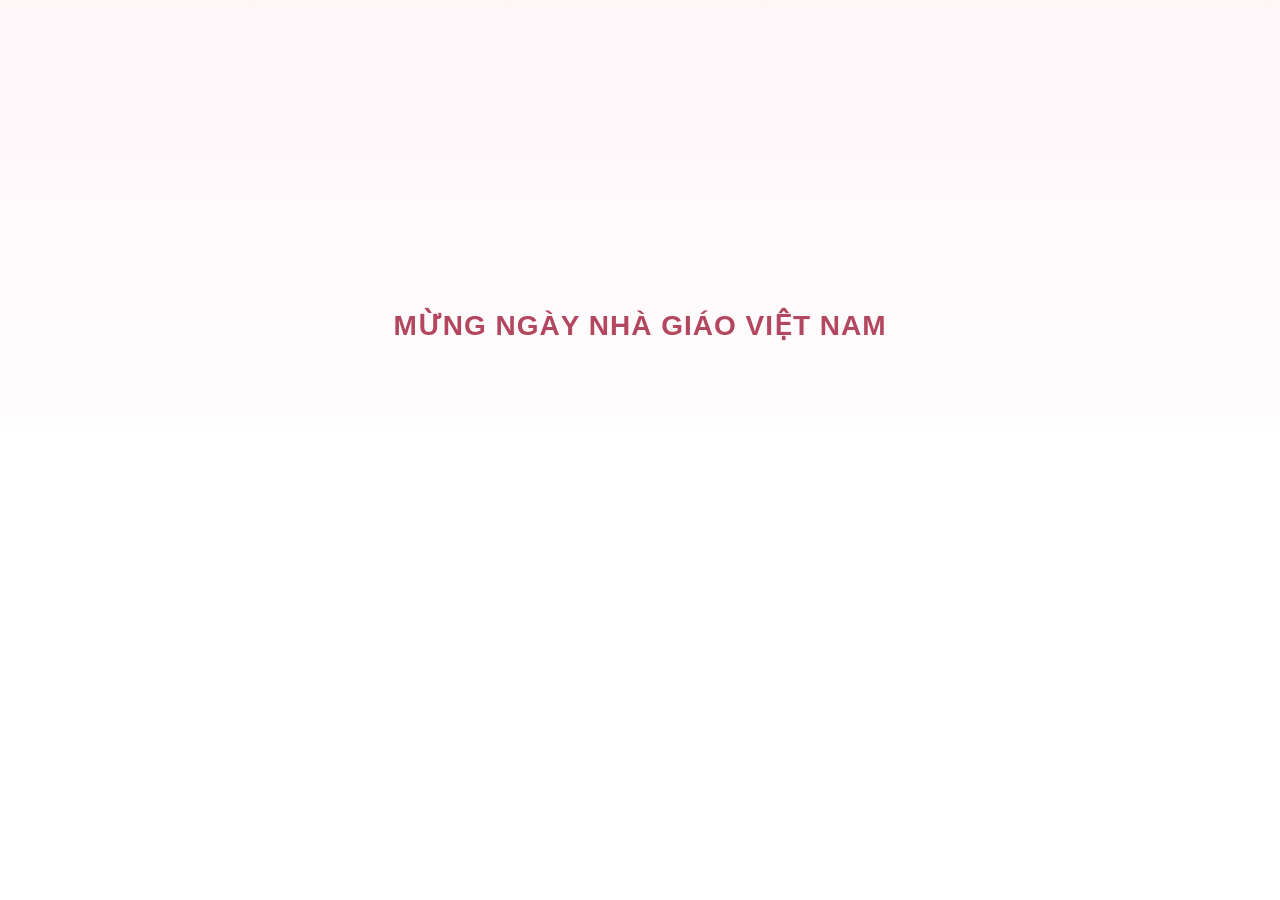
==== index.html @ 909fa2c4 "Create index.html" ====
<!doctype html>
<html lang="vi">
<head>
  <meta charset="utf-8">
  <meta name="viewport" content="width=device-width, initial-scale=1">
  <title>Mừng Ngày Nhà Giáo Việt Nam</title>
  <style>
    * {margin:0;padding:0;box-sizing:border-box;}
    body {
      font-family: 'Segoe UI', sans-serif;
      background: linear-gradient(180deg, #fff6f8 0%, #fff 60%);
      display:flex; flex-direction:column;
      align-items:center; justify-content:center;
      min-height:100vh;
    }
    h1 {
      font-size:28px;
      color:#b3475f;
      text-align:center;
      margin-bottom:30px;
      letter-spacing:1px;
    }
    .envelope {
      width:320px; height:220px;
      background:url('https://cdn-icons-png.flaticon.com/512/1006/1006363.png') center/contain no-repeat;
      position:relative;
      cursor:pointer;
      transition:transform 0.6s ease;
    }
    .envelope.open {
      transform:translateY(-10px) scale(0.95);
      opacity:0.3;
    }
    .letter {
      width:300px; background:#fff;
      border-radius:10px;
      padding:20px;
      box-shadow:0 10px 30px rgba(0,0,0,0.1);
      position:absolute;
      top:60%;
      opacity:0;
      transform:translateY(40px);
      transition:opacity 0.8s ease, transform 0.8s ease;
      cursor:pointer;
    }
    .envelope.open + .letter {
      opacity:1;
      transform:translateY(-10px);
    }
    .letter .title {
      text-align:center;
      color:#b3475f;
      font-weight:bold;
      font-size:20px;
      margin-bottom:10px;
    }
    .letter .message {
      font-size:15px;
      color:#333;
      line-height:1.6;
    }
    .card-overlay {
      position:fixed;
      inset:0;
      background:rgba(0,0,0,0.4);
      display:flex;
      align-items:center;
      justify-content:center;
      opacity:0;
      pointer-events:none;
      transition:opacity .4s ease;
    }
    .card-overlay.show {
      opacity:1;
      pointer-events:auto;
    }
    .card {
      background:#fff;
      border-radius:12px;
      box-shadow:0 20px 50px rgba(0,0,0,0.2);
      width:600px; max-width:95vw;
      padding:30px;
      text-align:center;
      position:relative;
      overflow:hidden;
    }
    .card img {
      width:100%; border-radius:10px;
      margin-bottom:15px;
    }
    .card h2 {
      color:#b3475f;
      margin-bottom:10px;
    }
    .close-btn {
      position:absolute;
      top:10px; right:15px;
      background:none;
      border:none;
      font-size:22px;
      cursor:pointer;
      color:#b3475f;
    }
    /* Confetti */
    .confetti span {
      position:absolute;
      width:10px; height:14px;
      opacity:0;
      animation:fall 3s linear forwards;
    }
    @keyframes fall {
      0% {opacity:1; transform:translateY(-20px) rotate(0);}
      100% {opacity:1; transform:translateY(600px) rotate(540deg);}
    }
  </style>
</head>
<body>
  <h1>MỪNG NGÀY NHÀ GIÁO VIỆT NAM</h1>

  <div class="envelope" id="envelope"></div>
  <div class="letter" id="letter">
    <div class="title">Gửi đến Thầy/Cô kính mến</div>
    <div class="message">
      Xin chúc Thầy Cô thật nhiều sức khỏe, hạnh phúc, và luôn giữ mãi ngọn lửa nhiệt huyết trong sự nghiệp trồng người.  
      <br><br>Chúc mừng Ngày Nhà Giáo Việt Nam 20/11!
    </div>
  </div>

  <div class="card-overlay" id="overlay">
    <div class="card">
      <button class="close-btn" id="close">✕</button>
      <img src="https://i.imgur.com/1bVjbtJ.jpeg" alt="Thiệp chúc mừng">
      <h2>Chúc Mừng Ngày Nhà Giáo Việt Nam</h2>
      <p>Cảm ơn Thầy Cô đã dạy dỗ và nâng bước chúng em!  
      <br>Chúc Thầy Cô mãi mạnh khỏe, hạnh phúc và thành công.</p>
      <div class="confetti" id="confetti"></div>
    </div>
  </div>

  <script>
    const envelope = document.getElementById('envelope');
    const letter = document.getElementById('letter');
    const overlay = document.getElementById('overlay');
    const closeBtn = document.getElementById('close');
    const confettiContainer = document.getElementById('confetti');

    envelope.addEventListener('click', () => {
      envelope.classList.add('open');
    });

    letter.addEventListener('click', () => {
      overlay.classList.add('show');
      launchConfetti();
    });

    closeBtn.addEventListener('click', () => {
      overlay.classList.remove('show');
      confettiContainer.innerHTML = '';
    });

    overlay.addEventListener('click', (e) => {
      if (e.target === overlay) {
        overlay.classList.remove('show');
        confettiContainer.innerHTML = '';
      }
    });

    function launchConfetti() {
      confettiContainer.innerHTML = '';
      const colors = ['#ff6b6b','#ffd166','#6bffb3','#6bd4ff','#b98bff'];
      for (let i=0; i<40; i++) {
        const c = document.createElement('span');
        c.style.left = Math.random()*100 + '%';
        c.style.top = (Math.random()*-20) + '%';
        c.style.background = colors[Math.floor(Math.random()*colors.length)];
        c.style.animationDelay = (Math.random()*2)+'s';
        confettiContainer.appendChild(c);
      }
    }
  </script>
</body>
</html>
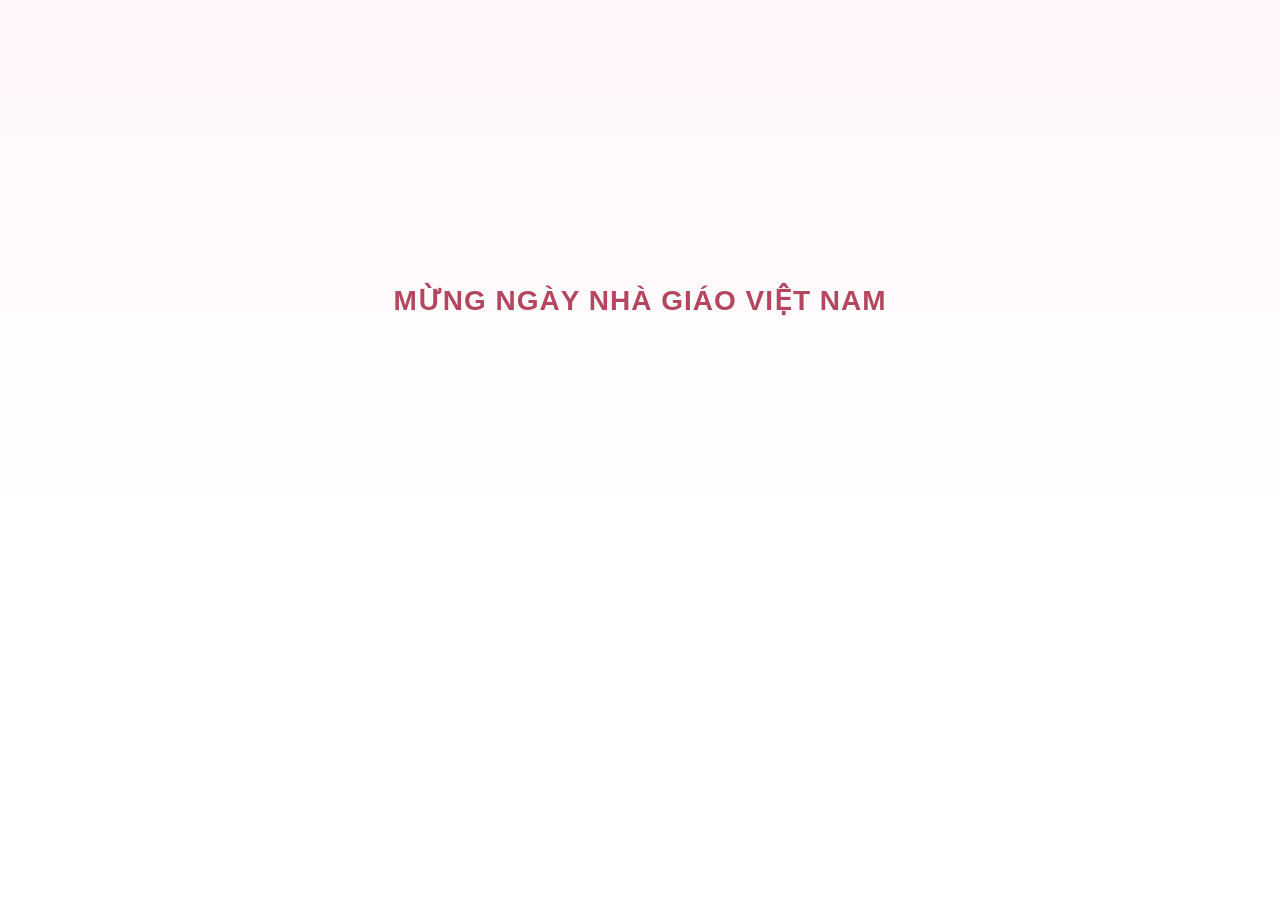
==== commit 5e4f5d4d: "Update index.html" ====
--- a/index.html
+++ b/index.html
@@ -21,9 +21,10 @@
       letter-spacing:1px;
     }
     .envelope {
-      width:320px; height:220px;
-      background:url('https://cdn-icons-png.flaticon.com/512/1006/1006363.png') center/contain no-repeat;
+      width:320px; height:320px;
+      background:url('https://png.pngtree.com/png-clipart/20230202/ourmid/pngtree-simple-love-envelopes-png-image_6583208.png') center/contain no-repeat;
       position:relative;
+      margin-top: -50px;
       cursor:pointer;
       transition:transform 0.6s ease;
     }
@@ -37,7 +38,7 @@
       padding:20px;
       box-shadow:0 10px 30px rgba(0,0,0,0.1);
       position:absolute;
-      top:60%;
+      top: 40%;
       opacity:0;
       transform:translateY(40px);
       transition:opacity 0.8s ease, transform 0.8s ease;
@@ -83,6 +84,7 @@
       text-align:center;
       position:relative;
       overflow:hidden;
+       transform: translateY(30px);
     }
     .card img {
       width:100%; border-radius:10px;
@@ -122,14 +124,14 @@
     <div class="title">Gửi đến Thầy/Cô kính mến</div>
     <div class="message">
       Xin chúc Thầy Cô thật nhiều sức khỏe, hạnh phúc, và luôn giữ mãi ngọn lửa nhiệt huyết trong sự nghiệp trồng người.  
-      <br><br>Chúc mừng Ngày Nhà Giáo Việt Nam 20/11!
+      <br >--------Bấm vào để xem bức thư-------
     </div>
   </div>
 
   <div class="card-overlay" id="overlay">
     <div class="card">
       <button class="close-btn" id="close">✕</button>
-      <img src="https://i.imgur.com/1bVjbtJ.jpeg" alt="Thiệp chúc mừng">
+      <img src="https://marketplace.canva.com/EAFNmUIGtTU/2/0/1600w/canva-m%C3%A0u-n%C3%A2u-m%E1%BB%99c-m%E1%BA%A1c-thi%E1%BB%87p-t%E1%BA%B7ng-th%E1%BA%A7y-c%C3%B4-m%E1%BB%ABng-ng%C3%A0y-nh%C3%A0-gi%C3%A1o-vi%E1%BB%87t-nam-20-11-8AYY7Z2dK84.jpg" alt="Thiệp chúc mừng">
       <h2>Chúc Mừng Ngày Nhà Giáo Việt Nam</h2>
       <p>Cảm ơn Thầy Cô đã dạy dỗ và nâng bước chúng em!  
       <br>Chúc Thầy Cô mãi mạnh khỏe, hạnh phúc và thành công.</p>
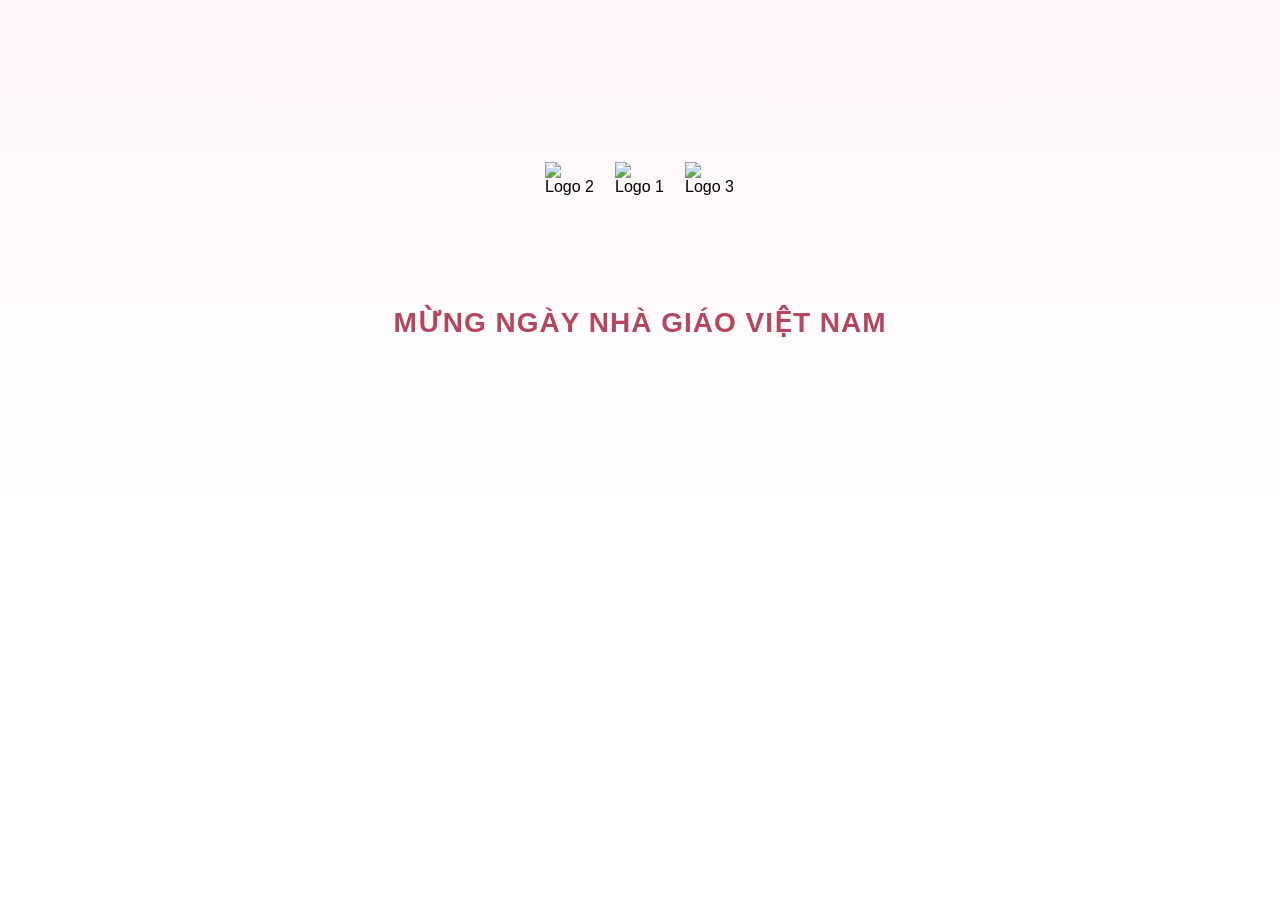
==== commit d23d6f05: "Update index.html" ====
--- a/index.html
+++ b/index.html
@@ -5,6 +5,25 @@
   <meta name="viewport" content="width=device-width, initial-scale=1">
   <title>Mừng Ngày Nhà Giáo Việt Nam</title>
   <style>
+    .logo-container {
+  display: flex;
+  justify-content: center; /* căn giữa theo chiều ngang */
+  align-items: center;      /* căn giữa theo chiều dọc */
+  gap: 20px;                /* khoảng cách giữa các logo */
+ margin-bottom: 110px;    /* tạo khoảng cách giữa logo và dòng chữ bên dưới */
+  margin-top: -100px;        /* cách phần tiêu đề phía dưới */
+}
+
+.logo-container img {
+  width: 50px;              /* chỉnh lại tùy kích thước logo */
+  height: auto;
+  transition: transform 0.3s ease;
+}
+
+.logo-container img:hover {
+  transform: scale(1.1);    /* phóng nhẹ khi di chuột */
+}
+
     * {margin:0;padding:0;box-sizing:border-box;}
     body {
       font-family: 'Segoe UI', sans-serif;
@@ -27,7 +46,16 @@
       margin-top: -50px;
       cursor:pointer;
       transition:transform 0.6s ease;
-    }
+      animation: up 3s linear infinite; 
+    }
+    @keyframes up {
+  0%, 100% {
+    transform: translateY(0);
+  }
+  50% {
+    transform: translateY(-10px);    /* 🔹 Dịch chuyển lên 30px rồi xuống lại */
+  }
+}
     .envelope.open {
       transform:translateY(-10px) scale(0.95);
       opacity:0.3;
@@ -84,7 +112,7 @@
       text-align:center;
       position:relative;
       overflow:hidden;
-       transform: translateY(30px);
+       transform: translateY(0px);
     }
     .card img {
       width:100%; border-radius:10px;
@@ -114,9 +142,16 @@
       0% {opacity:1; transform:translateY(-20px) rotate(0);}
       100% {opacity:1; transform:translateY(600px) rotate(540deg);}
     }
+
   </style>
 </head>
 <body>
+     <div class="logo-container">
+ <img src="https://upload.wikimedia.org/wikipedia/vi/thumb/0/09/Huy_Hi%E1%BB%87u_%C4%90o%C3%A0n.png/250px-Huy_Hi%E1%BB%87u_%C4%90o%C3%A0n.png" alt="Logo 2">
+  <img src="https://upload.wikimedia.org/wikipedia/vi/4/43/%C4%90%E1%BA%A1i_h%E1%BB%8Dc_%C4%90%E1%BB%93ng_Th%C3%A1p.png"alt="Logo 1">
+  <img src="https://upload.wikimedia.org/wikipedia/vi/thumb/d/dd/Huy_hi%E1%BB%87u_H%E1%BB%99i_SVVN.svg/500px-Huy_hi%E1%BB%87u_H%E1%BB%99i_SVVN.svg.png" alt="Logo 3">
+</div>
+
   <h1>MỪNG NGÀY NHÀ GIÁO VIỆT NAM</h1>
 
   <div class="envelope" id="envelope"></div>
@@ -138,7 +173,6 @@
       <div class="confetti" id="confetti"></div>
     </div>
   </div>
-
   <script>
     const envelope = document.getElementById('envelope');
     const letter = document.getElementById('letter');
@@ -178,6 +212,7 @@
         c.style.animationDelay = (Math.random()*2)+'s';
         confettiContainer.appendChild(c);
       }
+      
     }
   </script>
 </body>
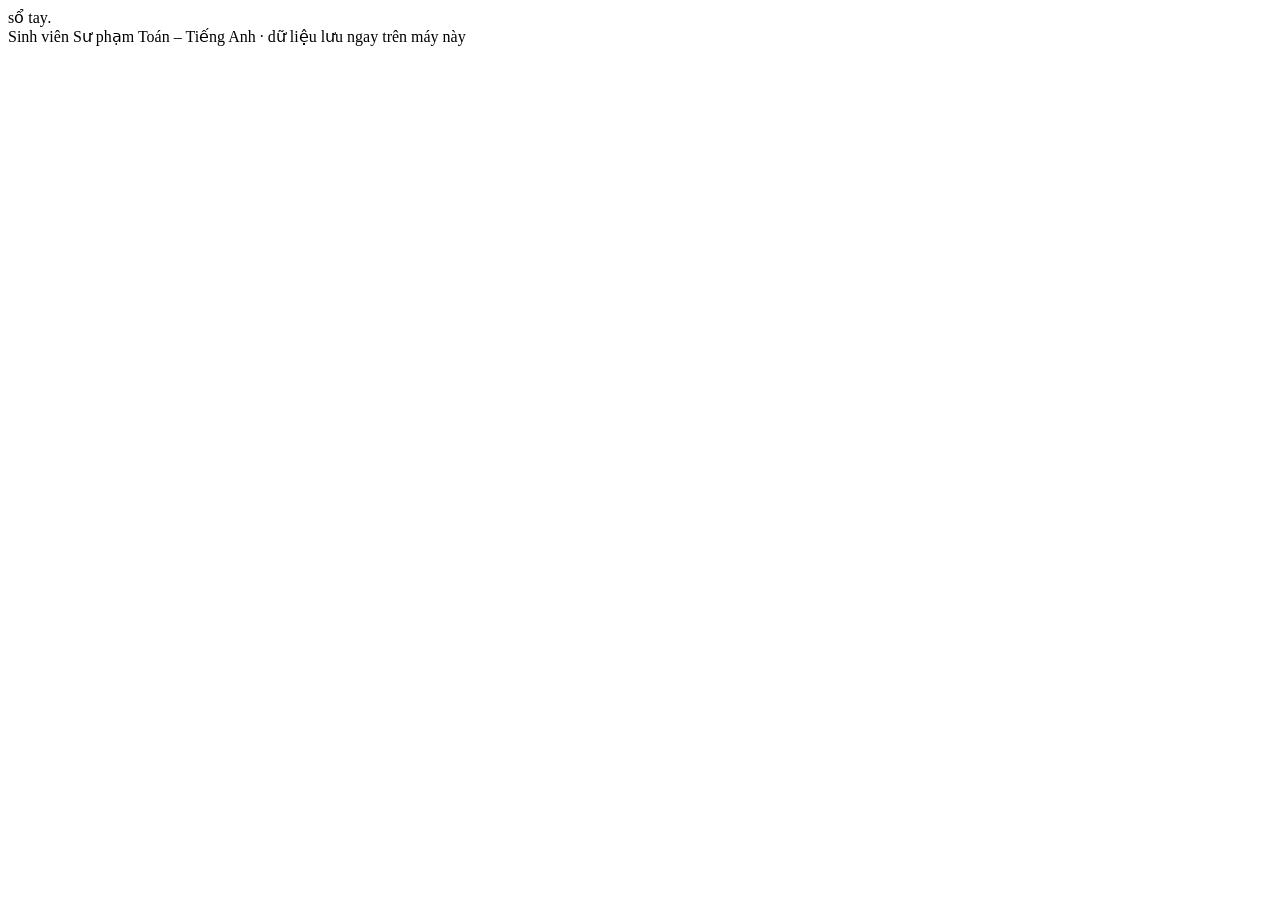
==== commit 9e07c985: "Add files via upload" ====
--- a/index.html
+++ b/index.html
@@ -1,219 +1,18 @@
-<!doctype html>
+<!DOCTYPE html>
 <html lang="vi">
 <head>
-  <meta charset="utf-8">
-  <meta name="viewport" content="width=device-width, initial-scale=1">
-  <title>Mừng Ngày Nhà Giáo Việt Nam</title>
-  <style>
-    .logo-container {
-  display: flex;
-  justify-content: center; /* căn giữa theo chiều ngang */
-  align-items: center;      /* căn giữa theo chiều dọc */
-  gap: 20px;                /* khoảng cách giữa các logo */
- margin-bottom: 110px;    /* tạo khoảng cách giữa logo và dòng chữ bên dưới */
-  margin-top: -100px;        /* cách phần tiêu đề phía dưới */
-}
-
-.logo-container img {
-  width: 50px;              /* chỉnh lại tùy kích thước logo */
-  height: auto;
-  transition: transform 0.3s ease;
-}
-
-.logo-container img:hover {
-  transform: scale(1.1);    /* phóng nhẹ khi di chuột */
-}
-
-    * {margin:0;padding:0;box-sizing:border-box;}
-    body {
-      font-family: 'Segoe UI', sans-serif;
-      background: linear-gradient(180deg, #fff6f8 0%, #fff 60%);
-      display:flex; flex-direction:column;
-      align-items:center; justify-content:center;
-      min-height:100vh;
-    }
-    h1 {
-      font-size:28px;
-      color:#b3475f;
-      text-align:center;
-      margin-bottom:30px;
-      letter-spacing:1px;
-    }
-    .envelope {
-      width:320px; height:320px;
-      background:url('https://png.pngtree.com/png-clipart/20230202/ourmid/pngtree-simple-love-envelopes-png-image_6583208.png') center/contain no-repeat;
-      position:relative;
-      margin-top: -50px;
-      cursor:pointer;
-      transition:transform 0.6s ease;
-      animation: up 3s linear infinite; 
-    }
-    @keyframes up {
-  0%, 100% {
-    transform: translateY(0);
-  }
-  50% {
-    transform: translateY(-10px);    /* 🔹 Dịch chuyển lên 30px rồi xuống lại */
-  }
-}
-    .envelope.open {
-      transform:translateY(-10px) scale(0.95);
-      opacity:0.3;
-    }
-    .letter {
-      width:300px; background:#fff;
-      border-radius:10px;
-      padding:20px;
-      box-shadow:0 10px 30px rgba(0,0,0,0.1);
-      position:absolute;
-      top: 40%;
-      opacity:0;
-      transform:translateY(40px);
-      transition:opacity 0.8s ease, transform 0.8s ease;
-      cursor:pointer;
-    }
-    .envelope.open + .letter {
-      opacity:1;
-      transform:translateY(-10px);
-    }
-    .letter .title {
-      text-align:center;
-      color:#b3475f;
-      font-weight:bold;
-      font-size:20px;
-      margin-bottom:10px;
-    }
-    .letter .message {
-      font-size:15px;
-      color:#333;
-      line-height:1.6;
-    }
-    .card-overlay {
-      position:fixed;
-      inset:0;
-      background:rgba(0,0,0,0.4);
-      display:flex;
-      align-items:center;
-      justify-content:center;
-      opacity:0;
-      pointer-events:none;
-      transition:opacity .4s ease;
-    }
-    .card-overlay.show {
-      opacity:1;
-      pointer-events:auto;
-    }
-    .card {
-      background:#fff;
-      border-radius:12px;
-      box-shadow:0 20px 50px rgba(0,0,0,0.2);
-      width:600px; max-width:95vw;
-      padding:30px;
-      text-align:center;
-      position:relative;
-      overflow:hidden;
-       transform: translateY(0px);
-    }
-    .card img {
-      width:100%; border-radius:10px;
-      margin-bottom:15px;
-    }
-    .card h2 {
-      color:#b3475f;
-      margin-bottom:10px;
-    }
-    .close-btn {
-      position:absolute;
-      top:10px; right:15px;
-      background:none;
-      border:none;
-      font-size:22px;
-      cursor:pointer;
-      color:#b3475f;
-    }
-    /* Confetti */
-    .confetti span {
-      position:absolute;
-      width:10px; height:14px;
-      opacity:0;
-      animation:fall 3s linear forwards;
-    }
-    @keyframes fall {
-      0% {opacity:1; transform:translateY(-20px) rotate(0);}
-      100% {opacity:1; transform:translateY(600px) rotate(540deg);}
-    }
-
-  </style>
+<meta charset="utf-8">
+<meta name="viewport" content="width=device-width, initial-scale=1, viewport-fit=cover">
+<title>Sổ tay học tập</title>
+<link rel="stylesheet" href="https://fonts.googleapis.com/css2?family=Fraunces:opsz,wght@9..144,600;9..144,700&family=Newsreader:ital,opsz,wght@0,6..72,400;0,6..72,500;1,6..72,400&family=JetBrains+Mono:wght@400;500&display=swap">
+<link rel="stylesheet" href="css/style.css">
 </head>
 <body>
-     <div class="logo-container">
- <img src="https://upload.wikimedia.org/wikipedia/vi/thumb/0/09/Huy_Hi%E1%BB%87u_%C4%90o%C3%A0n.png/250px-Huy_Hi%E1%BB%87u_%C4%90o%C3%A0n.png" alt="Logo 2">
-  <img src="https://upload.wikimedia.org/wikipedia/vi/4/43/%C4%90%E1%BA%A1i_h%E1%BB%8Dc_%C4%90%E1%BB%93ng_Th%C3%A1p.png"alt="Logo 1">
-  <img src="https://upload.wikimedia.org/wikipedia/vi/thumb/d/dd/Huy_hi%E1%BB%87u_H%E1%BB%99i_SVVN.svg/500px-Huy_hi%E1%BB%87u_H%E1%BB%99i_SVVN.svg.png" alt="Logo 3">
+<div class="w">
+<header class="row" style="gap:18px"><div class="logo">sổ tay<i>.</i></div><div class="mut">Sinh viên Sư phạm Toán – Tiếng Anh · dữ liệu lưu ngay trên máy này</div></header>
+<nav id="nav"></nav>
+<main id="app"></main>
 </div>
-
-  <h1>MỪNG NGÀY NHÀ GIÁO VIỆT NAM</h1>
-
-  <div class="envelope" id="envelope"></div>
-  <div class="letter" id="letter">
-    <div class="title">Gửi đến Thầy/Cô kính mến</div>
-    <div class="message">
-      Xin chúc Thầy Cô thật nhiều sức khỏe, hạnh phúc, và luôn giữ mãi ngọn lửa nhiệt huyết trong sự nghiệp trồng người.  
-      <br >--------Bấm vào để xem bức thư-------
-    </div>
-  </div>
-
-  <div class="card-overlay" id="overlay">
-    <div class="card">
-      <button class="close-btn" id="close">✕</button>
-      <img src="https://marketplace.canva.com/EAFNmUIGtTU/2/0/1600w/canva-m%C3%A0u-n%C3%A2u-m%E1%BB%99c-m%E1%BA%A1c-thi%E1%BB%87p-t%E1%BA%B7ng-th%E1%BA%A7y-c%C3%B4-m%E1%BB%ABng-ng%C3%A0y-nh%C3%A0-gi%C3%A1o-vi%E1%BB%87t-nam-20-11-8AYY7Z2dK84.jpg" alt="Thiệp chúc mừng">
-      <h2>Chúc Mừng Ngày Nhà Giáo Việt Nam</h2>
-      <p>Cảm ơn Thầy Cô đã dạy dỗ và nâng bước chúng em!  
-      <br>Chúc Thầy Cô mãi mạnh khỏe, hạnh phúc và thành công.</p>
-      <div class="confetti" id="confetti"></div>
-    </div>
-  </div>
-  <script>
-    const envelope = document.getElementById('envelope');
-    const letter = document.getElementById('letter');
-    const overlay = document.getElementById('overlay');
-    const closeBtn = document.getElementById('close');
-    const confettiContainer = document.getElementById('confetti');
-
-    envelope.addEventListener('click', () => {
-      envelope.classList.add('open');
-    });
-
-    letter.addEventListener('click', () => {
-      overlay.classList.add('show');
-      launchConfetti();
-    });
-
-    closeBtn.addEventListener('click', () => {
-      overlay.classList.remove('show');
-      confettiContainer.innerHTML = '';
-    });
-
-    overlay.addEventListener('click', (e) => {
-      if (e.target === overlay) {
-        overlay.classList.remove('show');
-        confettiContainer.innerHTML = '';
-      }
-    });
-
-    function launchConfetti() {
-      confettiContainer.innerHTML = '';
-      const colors = ['#ff6b6b','#ffd166','#6bffb3','#6bd4ff','#b98bff'];
-      for (let i=0; i<40; i++) {
-        const c = document.createElement('span');
-        c.style.left = Math.random()*100 + '%';
-        c.style.top = (Math.random()*-20) + '%';
-        c.style.background = colors[Math.floor(Math.random()*colors.length)];
-        c.style.animationDelay = (Math.random()*2)+'s';
-        confettiContainer.appendChild(c);
-      }
-      
-    }
-  </script>
+<script src="js/app.js"></script>
 </body>
 </html>
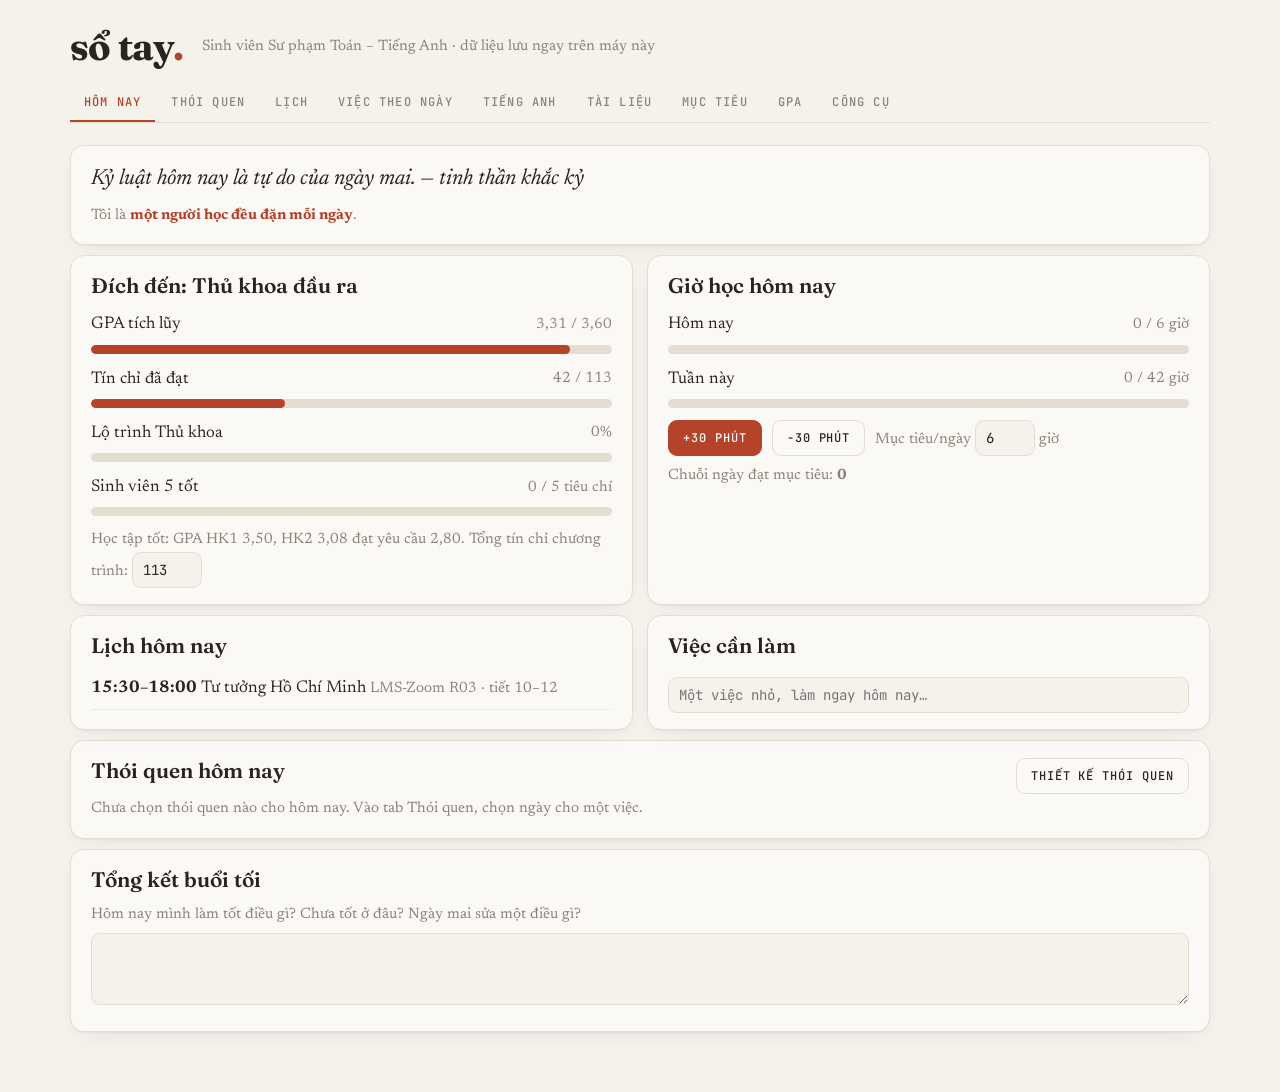
==== commit 74d8fa25: "Add files via upload" ====
--- a/index.html
+++ b/index.html
@@ -5,7 +5,7 @@
 <meta name="viewport" content="width=device-width, initial-scale=1, viewport-fit=cover">
 <title>Sổ tay học tập</title>
 <link rel="stylesheet" href="https://fonts.googleapis.com/css2?family=Fraunces:opsz,wght@9..144,600;9..144,700&family=Newsreader:ital,opsz,wght@0,6..72,400;0,6..72,500;1,6..72,400&family=JetBrains+Mono:wght@400;500&display=swap">
-<link rel="stylesheet" href="css/style.css">
+<link rel="stylesheet" href="style.css">
 </head>
 <body>
 <div class="w">
@@ -13,6 +13,6 @@
 <nav id="nav"></nav>
 <main id="app"></main>
 </div>
-<script src="js/app.js"></script>
+<script src="app.js"></script>
 </body>
 </html>
--- a/style.css
+++ b/style.css
@@ -0,0 +1,63 @@
+:root{--bg:#f5f2ec;--card:#fbf9f5;--ink:#2a2420;--mut:#8a8378;--line:#e4ded2;--ac:#b5432a;--acs:#f4dcd5;--ok:#4f8a62;--oks:#dcebdf;--bad:#9c2f1f;--warn:#f6e3df;--serif:"Newsreader",Georgia,serif;--disp:"Fraunces",Georgia,serif;--mono:"JetBrains Mono",ui-monospace,Menlo,monospace;box-sizing:border-box;padding-top:env(safe-area-inset-top,0px);padding-bottom:env(safe-area-inset-bottom,0px)}
+@media(prefers-color-scheme:dark){:root:not([data-theme="light"]){--bg:#1c1917;--card:#252120;--ink:#ece6dc;--mut:#9a9286;--line:#3a3430;--ac:#e0765c;--acs:#4a2a22;--ok:#7fc093;--oks:#223a2a;--bad:#f08a70;--warn:#43251f}}
+:root[data-theme="dark"]{--bg:#1c1917;--card:#252120;--ink:#ece6dc;--mut:#9a9286;--line:#3a3430;--ac:#e0765c;--acs:#4a2a22;--ok:#7fc093;--oks:#223a2a;--bad:#f08a70;--warn:#43251f}
+html{scroll-padding-top:env(safe-area-inset-top,0px)}*{box-sizing:border-box}
+body{margin:0;background:var(--bg);color:var(--ink);font:17px/1.6 var(--serif)}
+.w{max-width:1180px;margin:0 auto;padding:28px 20px 60px}
+.logo{font:700 38px/1 var(--disp);letter-spacing:-.02em}.logo i{color:var(--ac);font-style:normal}
+h2{font:600 21px/1.3 var(--disp);margin:0 0 10px}
+.mut{color:var(--mut);font-size:15px}
+.lab{font:500 11px var(--mono);letter-spacing:.14em;text-transform:uppercase;color:var(--mut)}
+button,input,textarea,select{font-family:var(--mono)}
+nav{display:flex;gap:2px;overflow-x:auto;margin:18px 0 22px;border-bottom:1px solid var(--line)}
+nav button{background:none;border:0;border-bottom:2px solid transparent;color:var(--mut);padding:10px 14px;font:500 12px var(--mono);letter-spacing:.1em;text-transform:uppercase;cursor:pointer;white-space:nowrap}
+nav button.on{color:var(--ac);border-color:var(--ac)}
+.card{background:var(--card);border:1px solid var(--line);border-radius:14px;padding:16px 20px;box-shadow:0 1px 2px rgba(60,40,20,.05),0 8px 24px -12px rgba(60,40,20,.12)}
+.grid{display:grid;grid-template-columns:repeat(auto-fit,minmax(150px,1fr));gap:14px}
+.g2{grid-template-columns:repeat(auto-fit,minmax(300px,1fr))}
+.row{display:flex;gap:10px;align-items:center;flex-wrap:wrap}.sp{justify-content:space-between}
+input,textarea,select{font:400 14px var(--mono);color:var(--ink);background:var(--bg);border:1px solid var(--line);border-radius:9px;padding:8px 10px;min-width:0}
+input[type=checkbox]{accent-color:var(--ac);width:17px;height:17px;padding:0;margin-top:5px}
+input:focus-visible,button:focus-visible,[tabindex]:focus-visible{outline:2px solid var(--ac);outline-offset:2px}
+button.b,button.o{border-radius:9px;padding:9px 14px;font:500 12px var(--mono);letter-spacing:.08em;text-transform:uppercase;cursor:pointer}
+button.b{background:var(--ac);color:#fff;border:1px solid var(--ac)}
+button.o{background:var(--card);border:1px solid var(--line);color:var(--ink)}button.o:hover{border-color:var(--ac)}
+button.x{background:none;border:0;color:var(--mut);cursor:pointer;font-size:18px;padding:0 4px}
+.t{display:flex;gap:10px;align-items:flex-start;padding:6px 0;border-bottom:1px dotted var(--line)}
+.t label{flex:1;cursor:pointer;word-break:break-word}.t.d label{text-decoration:line-through;color:var(--mut)}
+.today{border-color:var(--ac);box-shadow:0 0 0 1px var(--ac),0 8px 24px -12px rgba(60,40,20,.12)}
+.bar{height:9px;background:var(--line);border-radius:5px;overflow:hidden;margin:6px 0}.bar i{display:block;height:100%;background:var(--ac);border-radius:5px}
+.big{font:600 32px var(--disp)}
+.fc{min-height:160px;display:flex;flex-direction:column;justify-content:center;align-items:center;text-align:center;cursor:pointer;padding:24px}
+.opt{display:block;width:100%;text-align:left;margin:6px 0;text-transform:none!important;letter-spacing:0!important;font-size:14px!important}
+.ok{border-color:var(--ok)!important;background:var(--oks)!important}.no{border-color:var(--bad)!important;background:var(--warn)!important}
+table{width:100%;border-collapse:collapse}td,th{padding:6px 8px;border-bottom:1px solid var(--line);text-align:left;font-size:15px}
+th{font:500 11px var(--mono);letter-spacing:.08em;color:var(--mut)}td input[type=number]{width:70px}
+.sc{overflow-x:auto}a{color:var(--ac)}
+.sc2{overflow-x:auto}.cal{display:grid;grid-template-columns:44px repeat(7,minmax(92px,1fr));min-width:720px}.cal .dh{text-align:center;padding:6px 0;border-bottom:1px solid var(--line);font:500 12px var(--mono);color:var(--mut)}.cal .dh b{display:inline-block;min-width:28px;height:28px;line-height:28px;border-radius:14px;color:var(--ink)}.cal .dh b.t0{background:var(--ac);color:#fff}.col{position:relative;height:704px;border-left:1px solid var(--line);background:repeating-linear-gradient(var(--line) 0 1px,transparent 1px 44px)}.hl{height:44px;font:400 11px var(--mono);color:var(--mut);text-align:right;padding-right:6px}.ev{position:absolute;left:2px;right:2px;border-radius:7px;padding:3px 6px;font-size:12px;line-height:1.25;overflow:hidden;background:var(--acs);border-left:3px solid var(--ac);color:var(--ink)}.ev.s{background:var(--ok);border-color:var(--ok);color:#fff}.ev .x{color:inherit;position:absolute;right:0;top:0}.now{position:absolute;left:0;right:0;height:2px;background:var(--bad);z-index:2}
+.q{font:italic 400 22px/1.55 var(--serif);margin:0}.pb{margin:12px 0}
+/* thói quen */
+.cols{display:grid;grid-template-columns:minmax(0,5fr) minmax(0,7fr);gap:28px;align-items:start}@media(max-width:860px){.cols{grid-template-columns:1fr}}
+.cap{margin:0 0 12px}
+.pc{padding:0;margin-bottom:16px}
+.ph{display:flex;align-items:center;gap:12px;padding:14px 22px;border-bottom:1px solid var(--line)}
+.ph input{flex:1;border:0;background:none;font:600 20px var(--disp);color:var(--ink);padding:0}
+.task{display:flex;align-items:center;gap:12px;padding:11px 22px;cursor:pointer;border-left:3px solid transparent}.task:hover{background:var(--bg)}.task.sel{border-left-color:var(--ac);background:var(--acs)}.task .n{flex:1;min-width:0;font-size:18px}
+.chip{font:500 11px var(--mono);padding:3px 9px;border-radius:99px;background:var(--oks);color:var(--ok);white-space:nowrap;margin-left:6px}.chip.pl{background:var(--acs);color:var(--ac)}
+.add{display:flex;gap:10px;align-items:center;padding:10px 22px 16px;color:var(--mut)}.add input{flex:1;border:0;border-bottom:1px dashed var(--line);border-radius:0;background:none;font:400 17px var(--serif);padding:6px 0}
+.dash{width:100%;border:1px dashed var(--mut);background:none;padding:14px;color:var(--mut);border-radius:14px;cursor:pointer;font:500 12px var(--mono);letter-spacing:.1em;text-transform:uppercase}
+.idc{padding:24px 28px;margin-bottom:22px}.idc h3{font:600 24px/1.3 var(--disp);margin:6px 0 4px}
+.idc input{width:100%;border:0;border-bottom:1.5px solid var(--ac);border-radius:0;background:none;font:italic 400 23px var(--serif);padding:4px 0;margin:6px 0 10px}
+.votes{color:var(--ac);font-weight:500}
+.hg{padding:18px 22px 22px;margin-bottom:22px;overflow-x:auto}.hg table{border-collapse:separate;border-spacing:6px;min-width:540px}.hg td,.hg th{border:0;padding:0;text-align:center}.hg th.td{color:var(--ac)}
+.hg td.nm{text-align:left;font-size:17px;padding-right:8px;max-width:170px}.hg td.nm small{display:block;font:400 11px var(--mono);color:var(--mut)}
+.cell{width:100%;min-width:42px;height:46px;border-radius:10px;border:1px solid var(--line);background:var(--bg);color:var(--ac);font-size:16px;cursor:pointer}
+.cell.p{border:1.5px solid var(--ac);background:var(--acs)}.cell.d{border-color:var(--ok);background:var(--ok);color:#fff}.cell.tt{box-shadow:0 0 0 2px var(--card),0 0 0 3px var(--ac)}
+.note{margin-top:14px;padding:12px 16px;border-radius:10px;background:var(--warn);color:var(--ac)}.note.g{background:var(--oks);color:var(--ok)}
+.laws{padding:6px 28px 24px}
+.law{display:grid;grid-template-columns:34px 1fr;gap:4px 16px;padding:16px 0;border-top:1px solid var(--line)}.law:first-of-type{border-top:0}
+.law .k{width:30px;height:30px;border-radius:8px;border:1.5px solid var(--ac);color:var(--ac);font:500 13px/27px var(--mono);text-align:center}
+.law b{font:600 18px var(--disp)}.law .hint{color:var(--mut);font-size:15.5px;margin:0}
+.f{display:flex;flex-wrap:wrap;gap:6px 10px;align-items:baseline;margin-top:8px}.f input{flex:1;min-width:90px;border:0;border-bottom:1px solid var(--line);border-radius:0;background:none;font:400 17px var(--serif);padding:3px 2px}.f input:focus{border-color:var(--ac)}
+.empty{padding:36px 24px;text-align:center;color:var(--mut)}
+@media(prefers-reduced-motion:no-preference){.bar i{transition:width .3s}}
